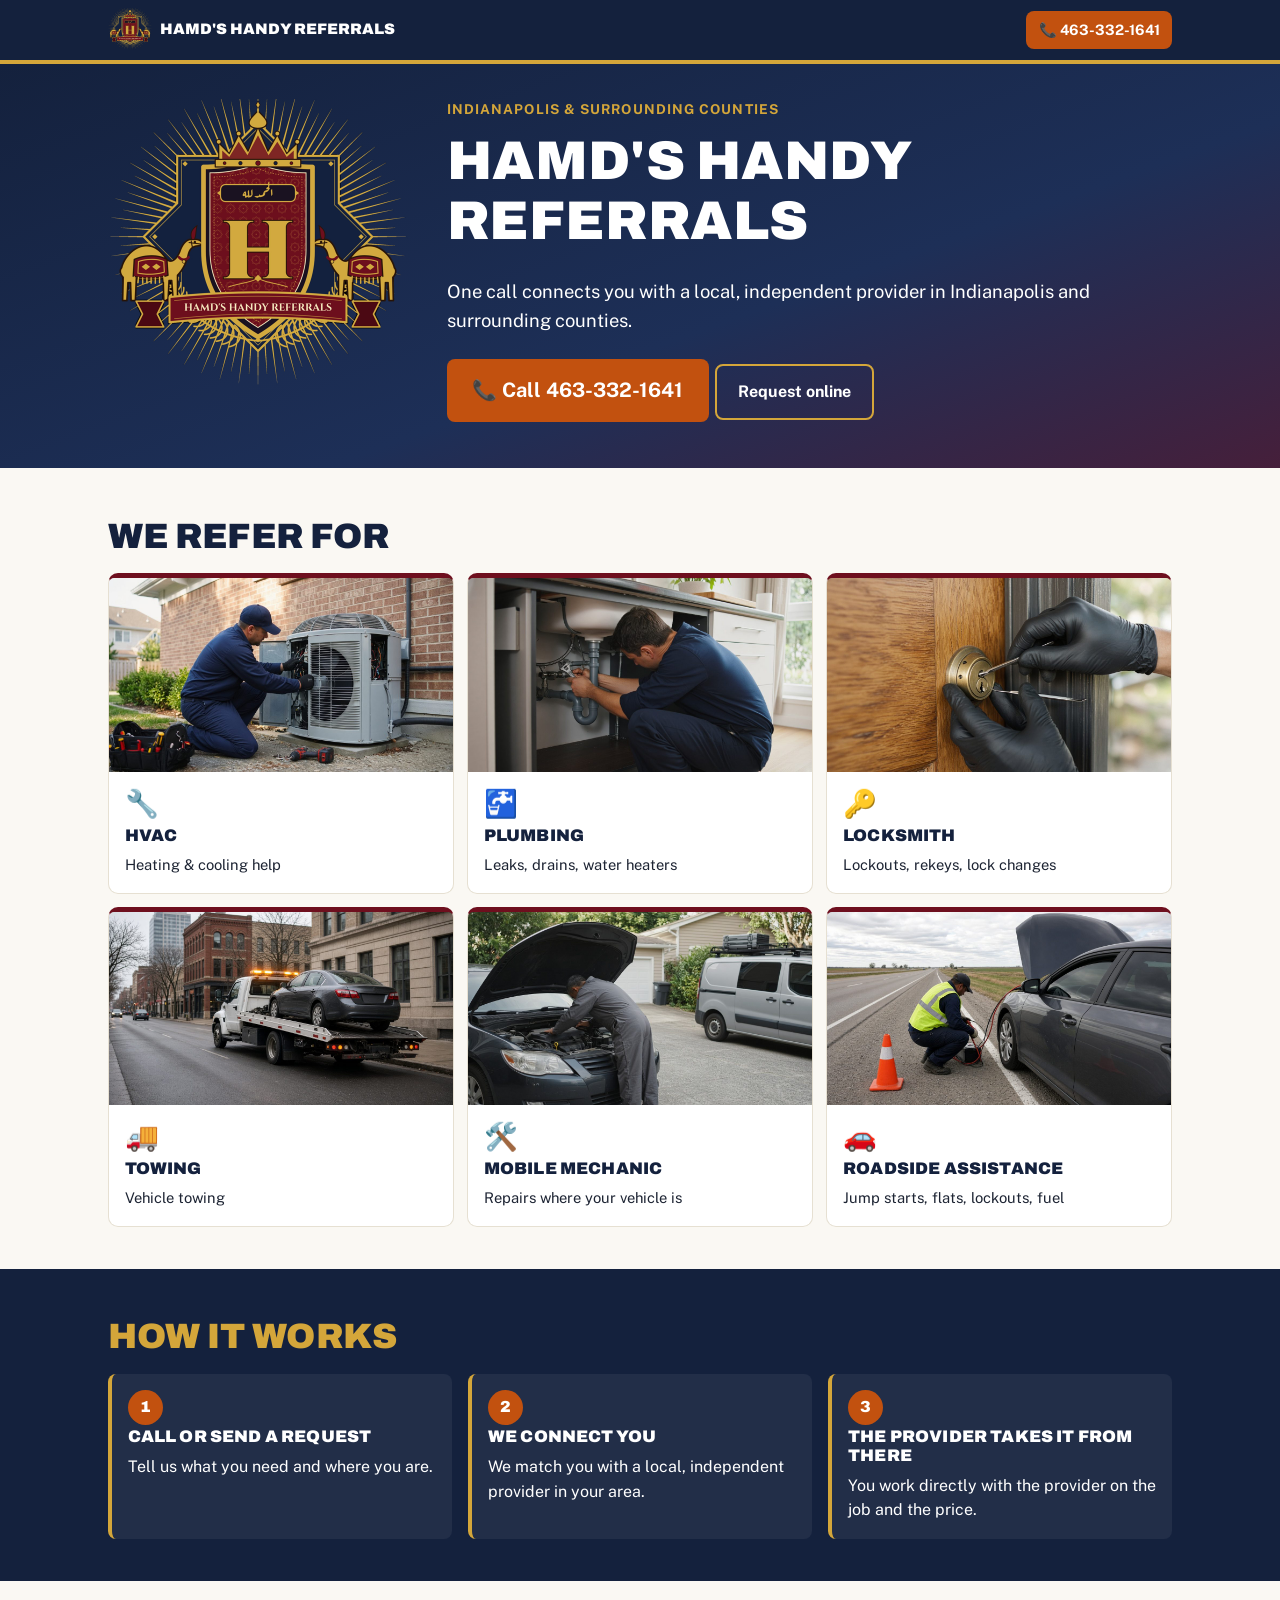
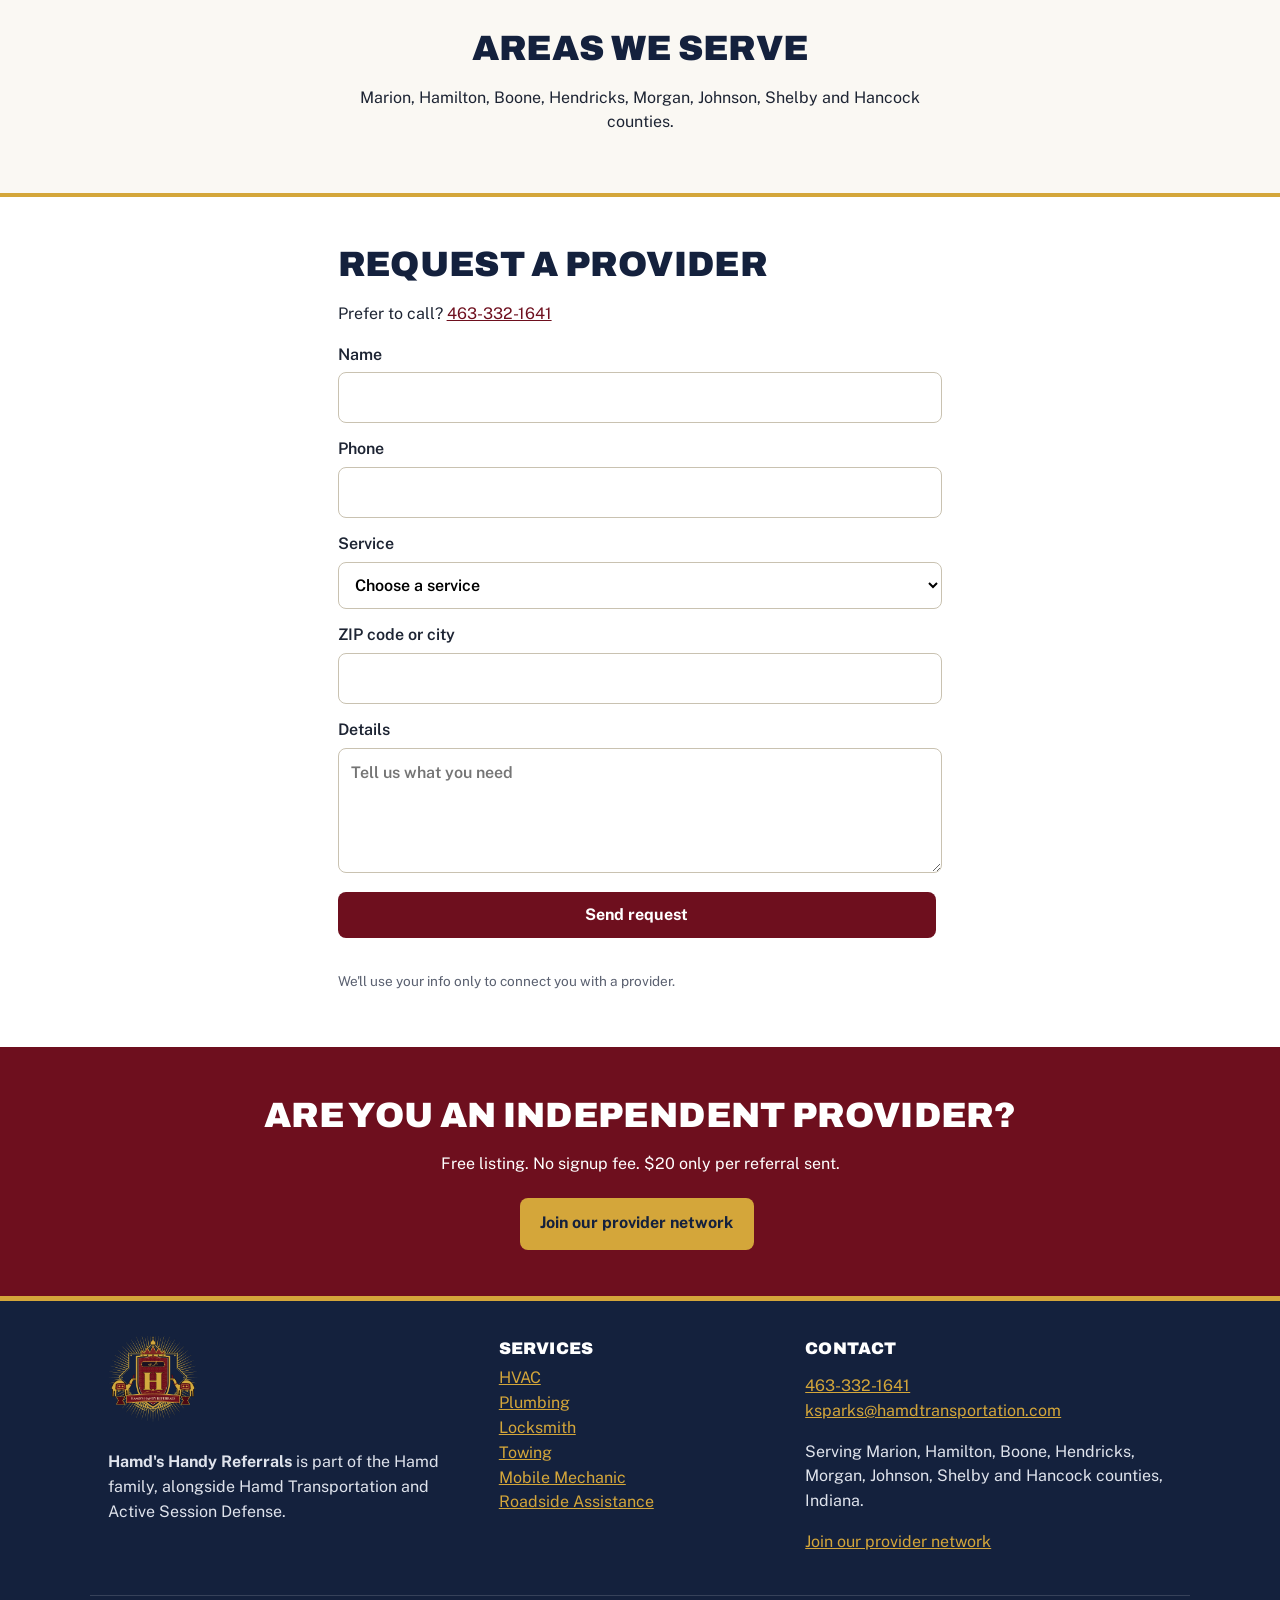
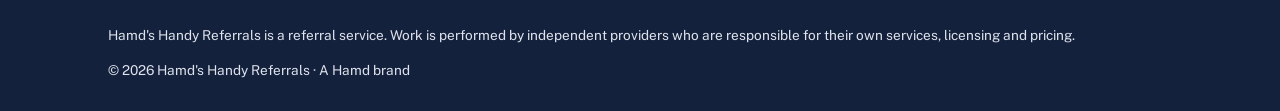
==== index.html @ c4eccbf1 "Hamd's Handy Referrals landing pages" ====
<!doctype html><html lang="en"><head><meta charset="utf-8"><meta name="viewport" content="width=device-width,initial-scale=1">
<title>Hamd's Handy Referrals | Local Providers in Indianapolis</title><meta name="description" content="One call connects you with a local, independent provider in Indianapolis and surrounding counties.">
<link rel="icon" href="assets/favicon.png"><link rel="preconnect" href="https://fonts.googleapis.com"><link rel="preconnect" href="https://fonts.gstatic.com" crossorigin>
<link href="https://fonts.googleapis.com/css2?family=Archivo:wght@800;900&family=Public+Sans:wght@400;600;700&display=swap" rel="stylesheet">
<link rel="stylesheet" href="styles.css"></head><body>
<header class="top"><div class="wrap bar"><a class="brand" href="index.html"><img src="assets/crest.png" alt="" width="44" height="44"><span>Hamd's Handy Referrals</span></a>
<a class="btn btn-call sm" href="tel:4633321641">📞 463-332-1641</a></div></header><main>
<section class="hero"><div class="wrap hgrid"><img class="crest" src="assets/crest.png" alt="Hamd's Handy Referrals crest" width="300" height="300">
<div><p class="eyebrow">Indianapolis &amp; surrounding counties</p><h1>Hamd's Handy Referrals</h1>
<p class="lead">One call connects you with a local, independent provider in Indianapolis and surrounding counties.</p>
<a class="btn btn-call big" href="tel:4633321641">📞 Call 463-332-1641</a><a class="btn btn-ghost" href="#request">Request online</a></div></div></section>
<section class="sec"><div class="wrap"><h2>We refer for</h2><div class="cards"><a class="card" href="hvac.html"><img class="thumb" src="assets/hero_hvac.jpg" alt="HVAC technician servicing an outdoor air conditioning unit" width="1280" height="720" loading="lazy"><span class="ic">🔧</span><h3>HVAC</h3><p>Heating & cooling help</p></a><a class="card" href="plumbing.html"><img class="thumb" src="assets/hero_plumbing.jpg" alt="Plumber repairing pipes under a kitchen sink" width="1280" height="720" loading="lazy"><span class="ic">🚰</span><h3>Plumbing</h3><p>Leaks, drains, water heaters</p></a><a class="card" href="locksmith.html"><img class="thumb" src="assets/hero_locksmith.jpg" alt="Locksmith working on a residential door lock" width="1280" height="720" loading="lazy"><span class="ic">🔑</span><h3>Locksmith</h3><p>Lockouts, rekeys, lock changes</p></a><a class="card" href="towing.html"><img class="thumb" src="assets/hero_towing.jpg" alt="Tow truck loading a car on a city street" width="1280" height="720" loading="lazy"><span class="ic">🚚</span><h3>Towing</h3><p>Vehicle towing</p></a><a class="card" href="mobile-mechanic.html"><img class="thumb" src="assets/hero_mobile_mechanic.jpg" alt="Mobile mechanic repairing a car in a driveway" width="1280" height="720" loading="lazy"><span class="ic">🛠️</span><h3>Mobile Mechanic</h3><p>Repairs where your vehicle is</p></a><a class="card" href="roadside.html"><img class="thumb" src="assets/hero_roadside.jpg" alt="Roadside assistance jump-starting a car on a highway shoulder" width="1280" height="720" loading="lazy"><span class="ic">🚗</span><h3>Roadside Assistance</h3><p>Jump starts, flats, lockouts, fuel</p></a></div></div></section>
<section class="sec navy"><div class="wrap"><h2>How it works</h2><ol class="steps">
<li><span>1</span><h3>Call or send a request</h3><p>Tell us what you need and where you are.</p></li>
<li><span>2</span><h3>We connect you</h3><p>We match you with a local, independent provider in your area.</p></li>
<li><span>3</span><h3>The provider takes it from there</h3><p>You work directly with the provider on the job and the price.</p></li></ol></div></section>
<section class="sec"><div class="wrap narrow center"><h2>Areas we serve</h2><p>Marion, Hamilton, Boone, Hendricks, Morgan, Johnson, Shelby and Hancock counties.</p></div></section>
<section class="sec alt" id="request"><div class="wrap narrow"><h2>Request a provider</h2><p>Prefer to call? <a href="tel:4633321641">463-332-1641</a></p>
<!-- Form delivered by FormSubmit to ksparks@hamdtransportation.com. First submission triggers a one-time activation email. -->
<form class="form" action="https://formsubmit.co/ksparks@hamdtransportation.com" method="POST">
<input type="hidden" name="_subject" value="New customer request - Hamd's Handy Referrals">
<input type="hidden" name="_next" value="https://referrals.hamdtransportation.com/thanks.html">
<input type="hidden" name="_template" value="table">
<label>Name<input name="name" required autocomplete="name"></label>
<label>Phone<input name="phone" type="tel" required autocomplete="tel"></label>
<label>Service<select name="service" required><option value="">Choose a service</option><option>HVAC</option><option>Plumbing</option><option>Locksmith</option><option>Towing</option><option>Mobile Mechanic</option><option>Roadside Assistance</option></select></label>
<label>ZIP code or city<input name="location" required autocomplete="postal-code"></label>
<label>Details<textarea name="details" rows="4" placeholder="Tell us what you need"></textarea></label>
<button class="btn btn-main" type="submit">Send request</button>
<p class="small">We'll use your info only to connect you with a provider.</p></form></div></section>
<section class="sec cta"><div class="wrap center"><h2>Are you an independent provider?</h2><p>Free listing. No signup fee. $20 only per referral sent.</p><a class="btn btn-main" href="providers.html">Join our provider network</a></div></section></main><footer class="foot"><div class="wrap fgrid">
<div><img src="assets/crest.png" alt="Hamd's Handy Referrals crest" width="90" height="90" loading="lazy"><p><strong>Hamd's Handy Referrals</strong> is part of the Hamd family, alongside Hamd Transportation and Active Session Defense.</p></div>
<div><h3>Services</h3><ul><li><a href="hvac.html">HVAC</a></li><li><a href="plumbing.html">Plumbing</a></li><li><a href="locksmith.html">Locksmith</a></li><li><a href="towing.html">Towing</a></li><li><a href="mobile-mechanic.html">Mobile Mechanic</a></li><li><a href="roadside.html">Roadside Assistance</a></li></ul></div>
<div><h3>Contact</h3><p><a href="tel:4633321641">463-332-1641</a><br><a href="mailto:ksparks@hamdtransportation.com">ksparks@hamdtransportation.com</a></p><p>Serving Marion, Hamilton, Boone, Hendricks, Morgan, Johnson, Shelby and Hancock counties, Indiana.</p><p><a href="providers.html">Join our provider network</a></p></div></div>
<div class="wrap disc"><p>Hamd's Handy Referrals is a referral service. Work is performed by independent providers who are responsible for their own services, licensing and pricing.</p><p>&copy; 2026 Hamd's Handy Referrals &middot; A Hamd brand</p></div></footer></body></html>
---- styles.css ----
:root{--navy:#14213D;--maroon:#6E0F1E;--gold:#D4A63A;--orange:#C2510F;--ink:#1d2433;--bg:#faf8f3}
*{box-sizing:border-box}body{margin:0;font-family:'Public Sans',system-ui,sans-serif;color:var(--ink);background:var(--bg);line-height:1.55}
img{max-width:100%;height:auto}a{color:var(--maroon)}
h1,h2,h3{font-family:'Archivo',Impact,sans-serif;font-weight:900;text-transform:uppercase;line-height:1.1;margin:.2em 0 .5em;letter-spacing:.01em}
h1{font-size:clamp(2rem,7vw,3.4rem)}h2{font-size:clamp(1.5rem,5vw,2.2rem);color:var(--navy)}h3{font-size:1.05rem}
.wrap{max-width:1100px;margin:0 auto;padding:0 1.1rem}.narrow{max-width:640px}.center{text-align:center}
.top{background:var(--navy);border-bottom:4px solid var(--gold);position:sticky;top:0;z-index:5}
.bar{display:flex;align-items:center;justify-content:space-between;gap:.6rem;padding:.5rem 1.1rem}
.brand{display:flex;align-items:center;gap:.5rem;color:#fff;text-decoration:none;font-family:'Archivo',sans-serif;font-weight:900;text-transform:uppercase;font-size:.95rem}
.btn{display:inline-block;font-weight:700;text-decoration:none;border-radius:8px;padding:.85rem 1.3rem;border:0;cursor:pointer;font-size:1rem;margin:.3rem .4rem .3rem 0;font-family:inherit}
.btn-call{background:var(--orange);color:#fff}.btn-call:hover{background:#a5440c}.btn-call.sm{padding:.5rem .8rem;font-size:.9rem;margin:0;white-space:nowrap}
.btn-call.big{font-size:1.25rem;padding:1rem 1.6rem}
.btn-main{background:var(--maroon);color:#fff}.btn-ghost{background:transparent;color:#fff;border:2px solid var(--gold)}
.hero{background:linear-gradient(160deg,var(--navy) 0%,#1d2f57 60%,var(--maroon) 140%);color:#fff;padding:2.2rem 0 2.6rem}
.hero h1{color:#fff}.hgrid{display:grid;gap:1.2rem;text-align:center;justify-items:center}.crest{width:210px}
.eyebrow{color:var(--gold);font-weight:700;text-transform:uppercase;letter-spacing:.08em;font-size:.85rem;margin:0}
.lead{font-size:1.15rem;max-width:36em;margin:0 auto 1.2rem}
.sec{padding:2.6rem 0}.alt{background:#fff;border-top:4px solid var(--gold)}.navy{background:var(--navy);color:#fff}.navy h2{color:var(--gold)}
.cta{background:var(--maroon);color:#fff}.cta h2{color:#fff}.cta .btn-main{background:var(--gold);color:var(--navy)}
.cards{display:grid;grid-template-columns:repeat(2,1fr);gap:.8rem}
.card{background:#fff;border:1px solid #e6e0d2;border-top:5px solid var(--maroon);border-radius:10px;padding:1rem;text-decoration:none;color:var(--ink)}
a.card:hover{border-top-color:var(--orange);box-shadow:0 4px 14px rgba(0,0,0,.08)}.card h3{color:var(--navy)}.card p{margin:0;font-size:.92rem}.ic{font-size:1.7rem}
.perks{grid-template-columns:1fr;margin-bottom:1.2rem}
.steps{list-style:none;padding:0;display:grid;gap:1rem;margin:0}.steps li{background:rgba(255,255,255,.06);border-left:4px solid var(--gold);padding:1rem;border-radius:8px}
.steps span{display:inline-grid;place-items:center;width:2.2rem;height:2.2rem;border-radius:50%;background:var(--orange);font-weight:900;font-family:'Archivo'}.steps p{margin:0}
.form{display:grid;gap:.9rem}.form label{display:grid;gap:.3rem;font-weight:600}
.form input,.form select,.form textarea{font:inherit;padding:.75rem;border:1.5px solid #c9c2b1;border-radius:8px;background:#fff;width:100%}
.form input:focus,.form select:focus,.form textarea:focus{outline:3px solid var(--gold);border-color:var(--navy)}.small{font-size:.85rem;color:#5a6070}
.foot{background:var(--navy);color:#dfe3ec;padding:2.2rem 0 1rem;border-top:5px solid var(--gold)}.foot a{color:var(--gold)}.foot h3{color:#fff}
.fgrid{display:grid;gap:1.5rem}.foot ul{list-style:none;padding:0;margin:0}.disc{border-top:1px solid rgba(255,255,255,.15);margin-top:1.5rem;padding-top:1rem;font-size:.85rem}
@media(max-width:420px){.brand span{font-size:.8rem}}
@media(min-width:760px){.hgrid{grid-template-columns:320px 1fr;text-align:left;justify-items:start}.crest{width:300px}.lead{margin-left:0}
.cards{grid-template-columns:repeat(3,1fr)}.perks{grid-template-columns:repeat(4,1fr)}.steps{grid-template-columns:repeat(3,1fr)}.fgrid{grid-template-columns:1.3fr 1fr 1.3fr}}
.hero-img{margin:0;background:var(--navy);border-bottom:4px solid var(--gold)}.hero-img img{display:block;width:100%;max-width:1280px;margin:0 auto;aspect-ratio:16/7;object-fit:cover}
@media(max-width:640px){.hero-img img{aspect-ratio:4/3}}
.card .thumb{display:block;width:calc(100% + 2rem);max-width:none;margin:-1rem -1rem .6rem;aspect-ratio:16/9;object-fit:cover;border-radius:5px 5px 0 0}
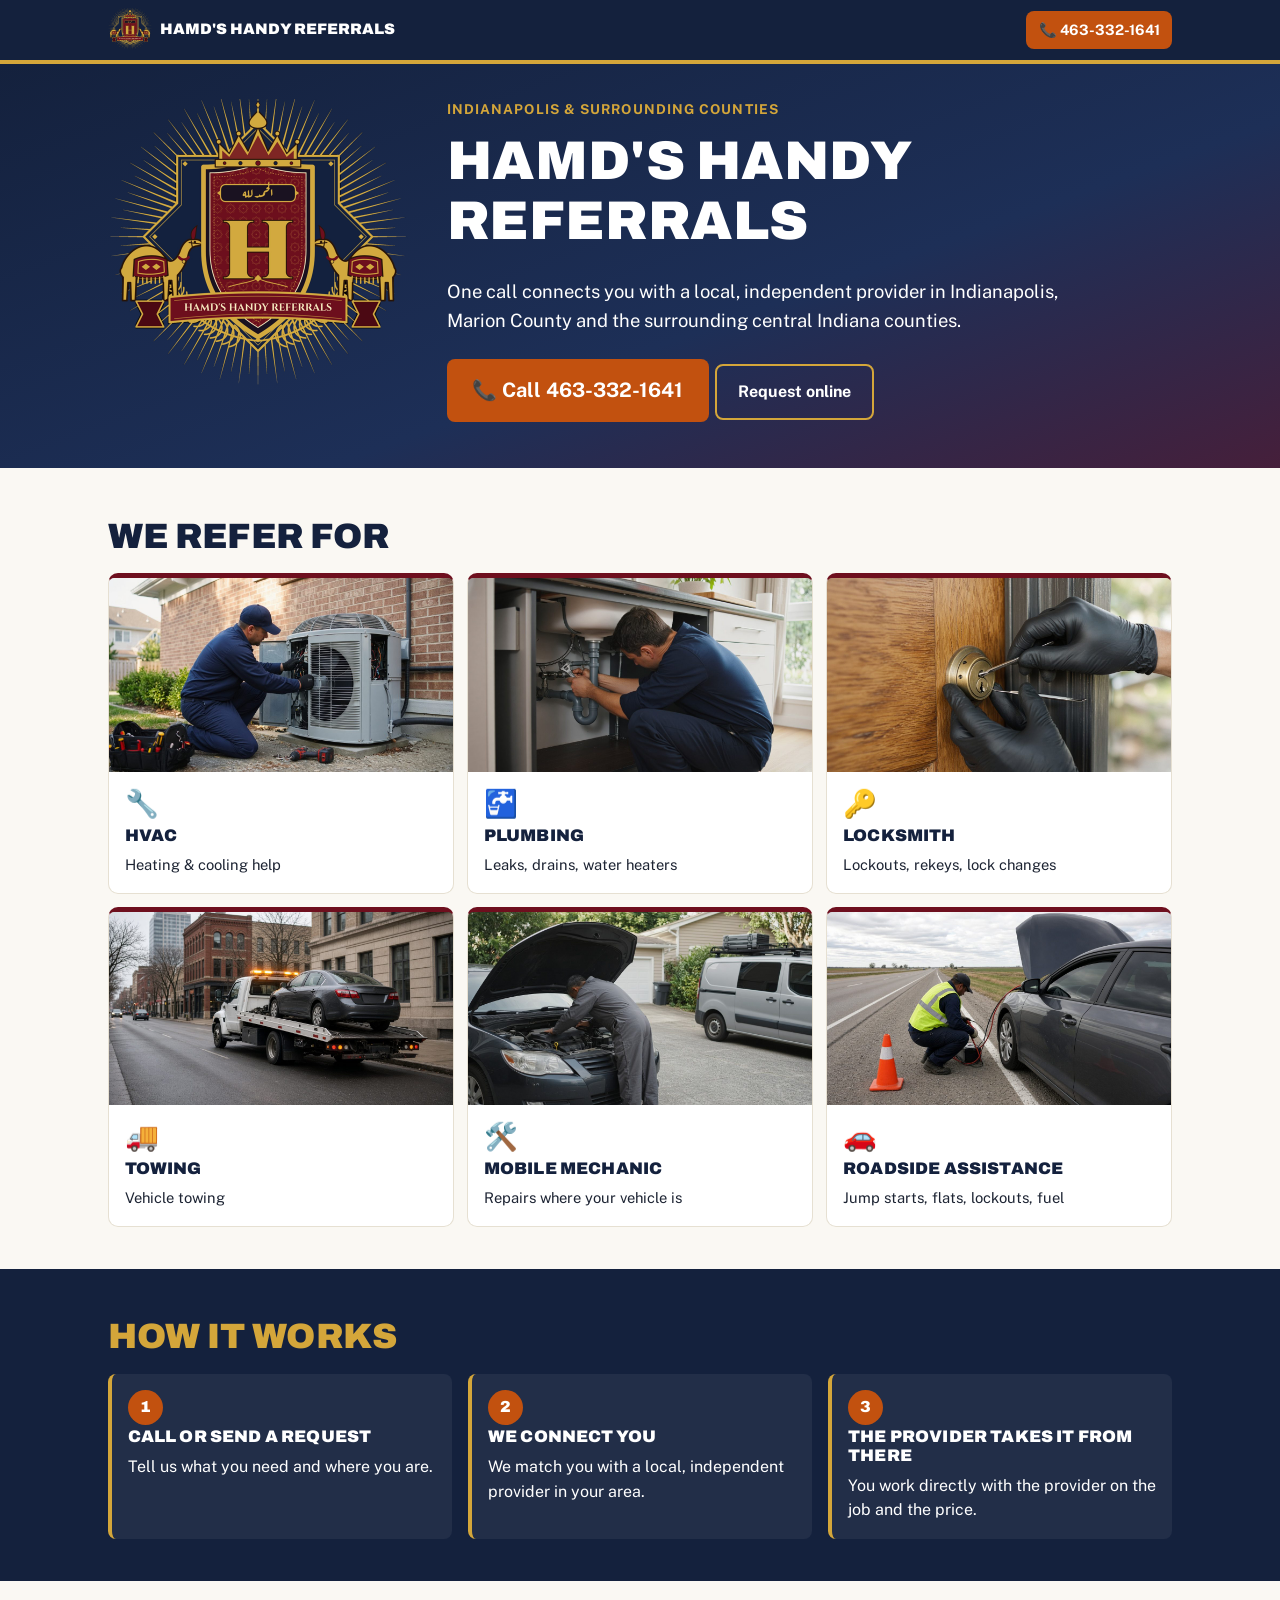
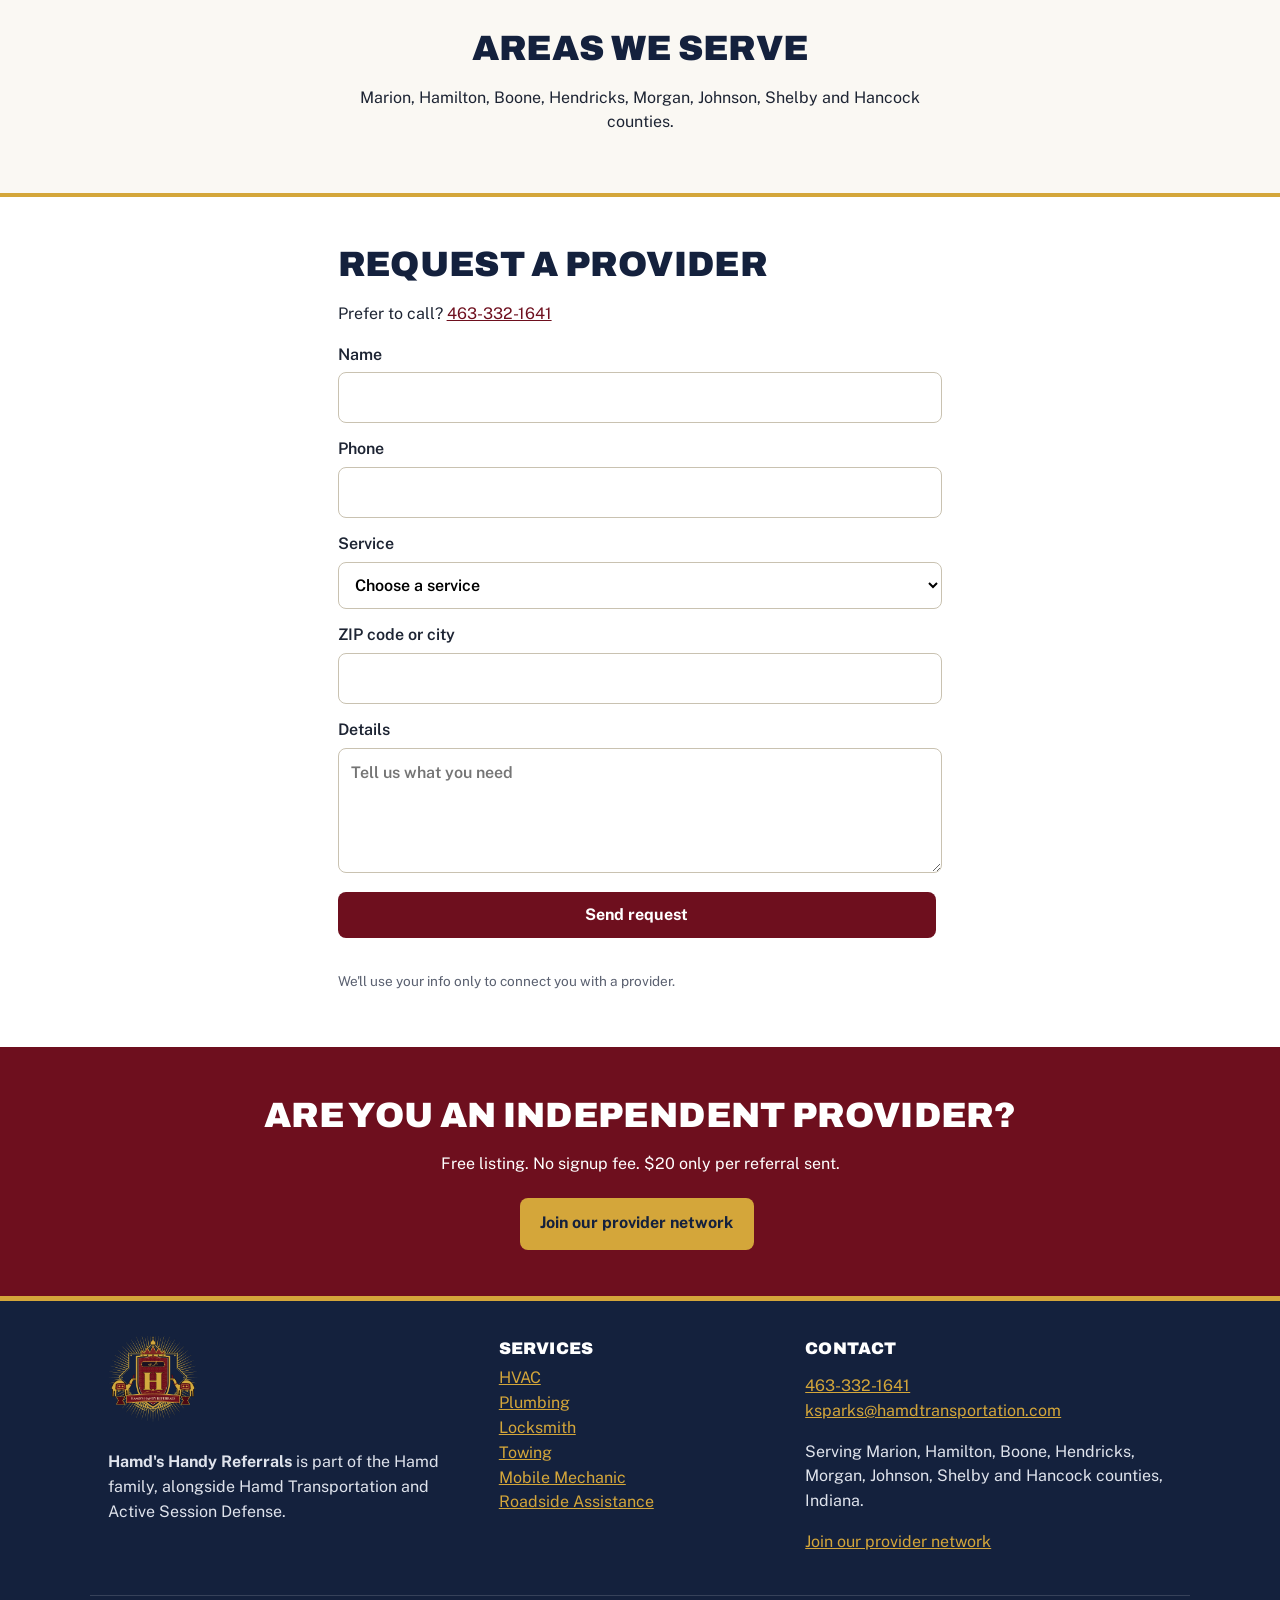
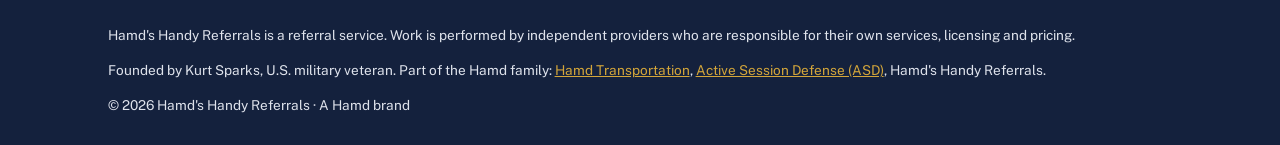
==== commit 8b80d552: "On-site SEO: titles, meta, canonical, OG, JSON-LD, family footer, sitemap, robots" ====
--- a/index.html
+++ b/index.html
@@ -1,13 +1,101 @@
 <!doctype html><html lang="en"><head><meta charset="utf-8"><meta name="viewport" content="width=device-width,initial-scale=1">
-<title>Hamd's Handy Referrals | Local Providers in Indianapolis</title><meta name="description" content="One call connects you with a local, independent provider in Indianapolis and surrounding counties.">
-<link rel="icon" href="assets/favicon.png"><link rel="preconnect" href="https://fonts.googleapis.com"><link rel="preconnect" href="https://fonts.gstatic.com" crossorigin>
+
+<!--seo--><title>Local Service Referrals in Indianapolis | Hamd's Handy Referrals</title><meta name="description" content="One call to Hamd&#x27;s Handy Referrals connects you with a local, independent HVAC, plumbing, locksmith, towing, mobile mechanic or roadside provider in Indianapolis and central Indiana."><link rel="canonical" href="https://referrals.hamdtransportation.com/"><meta property="og:type" content="website"><meta property="og:site_name" content="Hamd&#x27;s Handy Referrals"><meta property="og:title" content="Local Service Referrals in Indianapolis | Hamd&#x27;s Handy Referrals"><meta property="og:description" content="One call to Hamd&#x27;s Handy Referrals connects you with a local, independent HVAC, plumbing, locksmith, towing, mobile mechanic or roadside provider in Indianapolis and central Indiana."><meta property="og:url" content="https://referrals.hamdtransportation.com/"><meta property="og:image" content="https://referrals.hamdtransportation.com/assets/crest.png"><meta property="og:locale" content="en_US"><meta name="twitter:card" content="summary_large_image"><script type="application/ld+json">{
+ "@context": "https://schema.org",
+ "@graph": [
+  {
+   "@type": "Organization",
+   "@id": "https://hamdtransportation.com/#org",
+   "name": "Hamd Transportation LLC",
+   "url": "https://hamdtransportation.com",
+   "founder": {
+    "@id": "https://referrals.hamdtransportation.com/#kurt-sparks"
+   },
+   "subOrganization": {
+    "@id": "https://referrals.hamdtransportation.com/#hhr"
+   },
+   "brand": {
+    "@type": "Brand",
+    "name": "Hamd's Handy Referrals",
+    "url": "https://referrals.hamdtransportation.com/"
+   }
+  },
+  {
+   "@type": "Person",
+   "@id": "https://referrals.hamdtransportation.com/#kurt-sparks",
+   "name": "Kurt Sparks",
+   "jobTitle": "Founder",
+   "worksFor": {
+    "@id": "https://hamdtransportation.com/#org"
+   },
+   "sameAs": [
+    "https://hamdtransportation.com",
+    "https://activesessiondefense.com"
+   ]
+  },
+  {
+   "@type": "LocalBusiness",
+   "@id": "https://referrals.hamdtransportation.com/#hhr",
+   "name": "Hamd's Handy Referrals",
+   "url": "https://referrals.hamdtransportation.com/",
+   "logo": "https://referrals.hamdtransportation.com/assets/crest.png",
+   "image": "https://referrals.hamdtransportation.com/assets/crest.png",
+   "telephone": "+1-463-332-1641",
+   "email": "ksparks@hamdtransportation.com",
+   "founder": {
+    "@id": "https://referrals.hamdtransportation.com/#kurt-sparks"
+   },
+   "parentOrganization": {
+    "@id": "https://hamdtransportation.com/#org"
+   },
+   "areaServed": [
+    {
+     "@type": "City",
+     "name": "Indianapolis, IN"
+    },
+    {
+     "@type": "AdministrativeArea",
+     "name": "Marion County, IN"
+    },
+    {
+     "@type": "AdministrativeArea",
+     "name": "Hamilton County, IN"
+    },
+    {
+     "@type": "AdministrativeArea",
+     "name": "Boone County, IN"
+    },
+    {
+     "@type": "AdministrativeArea",
+     "name": "Hendricks County, IN"
+    },
+    {
+     "@type": "AdministrativeArea",
+     "name": "Morgan County, IN"
+    },
+    {
+     "@type": "AdministrativeArea",
+     "name": "Johnson County, IN"
+    },
+    {
+     "@type": "AdministrativeArea",
+     "name": "Shelby County, IN"
+    },
+    {
+     "@type": "AdministrativeArea",
+     "name": "Hancock County, IN"
+    }
+   ]
+  }
+ ]
+}</script><!--/seo--><link rel="icon" href="assets/favicon.png"><link rel="preconnect" href="https://fonts.googleapis.com"><link rel="preconnect" href="https://fonts.gstatic.com" crossorigin>
 <link href="https://fonts.googleapis.com/css2?family=Archivo:wght@800;900&family=Public+Sans:wght@400;600;700&display=swap" rel="stylesheet">
 <link rel="stylesheet" href="styles.css"></head><body>
 <header class="top"><div class="wrap bar"><a class="brand" href="index.html"><img src="assets/crest.png" alt="" width="44" height="44"><span>Hamd's Handy Referrals</span></a>
 <a class="btn btn-call sm" href="tel:4633321641">📞 463-332-1641</a></div></header><main>
 <section class="hero"><div class="wrap hgrid"><img class="crest" src="assets/crest.png" alt="Hamd's Handy Referrals crest" width="300" height="300">
 <div><p class="eyebrow">Indianapolis &amp; surrounding counties</p><h1>Hamd's Handy Referrals</h1>
-<p class="lead">One call connects you with a local, independent provider in Indianapolis and surrounding counties.</p>
+<p class="lead">One call connects you with a local, independent provider in Indianapolis, Marion County and the surrounding central Indiana counties.</p>
 <a class="btn btn-call big" href="tel:4633321641">📞 Call 463-332-1641</a><a class="btn btn-ghost" href="#request">Request online</a></div></div></section>
 <section class="sec"><div class="wrap"><h2>We refer for</h2><div class="cards"><a class="card" href="hvac.html"><img class="thumb" src="assets/hero_hvac.jpg" alt="HVAC technician servicing an outdoor air conditioning unit" width="1280" height="720" loading="lazy"><span class="ic">🔧</span><h3>HVAC</h3><p>Heating & cooling help</p></a><a class="card" href="plumbing.html"><img class="thumb" src="assets/hero_plumbing.jpg" alt="Plumber repairing pipes under a kitchen sink" width="1280" height="720" loading="lazy"><span class="ic">🚰</span><h3>Plumbing</h3><p>Leaks, drains, water heaters</p></a><a class="card" href="locksmith.html"><img class="thumb" src="assets/hero_locksmith.jpg" alt="Locksmith working on a residential door lock" width="1280" height="720" loading="lazy"><span class="ic">🔑</span><h3>Locksmith</h3><p>Lockouts, rekeys, lock changes</p></a><a class="card" href="towing.html"><img class="thumb" src="assets/hero_towing.jpg" alt="Tow truck loading a car on a city street" width="1280" height="720" loading="lazy"><span class="ic">🚚</span><h3>Towing</h3><p>Vehicle towing</p></a><a class="card" href="mobile-mechanic.html"><img class="thumb" src="assets/hero_mobile_mechanic.jpg" alt="Mobile mechanic repairing a car in a driveway" width="1280" height="720" loading="lazy"><span class="ic">🛠️</span><h3>Mobile Mechanic</h3><p>Repairs where your vehicle is</p></a><a class="card" href="roadside.html"><img class="thumb" src="assets/hero_roadside.jpg" alt="Roadside assistance jump-starting a car on a highway shoulder" width="1280" height="720" loading="lazy"><span class="ic">🚗</span><h3>Roadside Assistance</h3><p>Jump starts, flats, lockouts, fuel</p></a></div></div></section>
 <section class="sec navy"><div class="wrap"><h2>How it works</h2><ol class="steps">
@@ -32,4 +120,4 @@
 <div><img src="assets/crest.png" alt="Hamd's Handy Referrals crest" width="90" height="90" loading="lazy"><p><strong>Hamd's Handy Referrals</strong> is part of the Hamd family, alongside Hamd Transportation and Active Session Defense.</p></div>
 <div><h3>Services</h3><ul><li><a href="hvac.html">HVAC</a></li><li><a href="plumbing.html">Plumbing</a></li><li><a href="locksmith.html">Locksmith</a></li><li><a href="towing.html">Towing</a></li><li><a href="mobile-mechanic.html">Mobile Mechanic</a></li><li><a href="roadside.html">Roadside Assistance</a></li></ul></div>
 <div><h3>Contact</h3><p><a href="tel:4633321641">463-332-1641</a><br><a href="mailto:ksparks@hamdtransportation.com">ksparks@hamdtransportation.com</a></p><p>Serving Marion, Hamilton, Boone, Hendricks, Morgan, Johnson, Shelby and Hancock counties, Indiana.</p><p><a href="providers.html">Join our provider network</a></p></div></div>
-<div class="wrap disc"><p>Hamd's Handy Referrals is a referral service. Work is performed by independent providers who are responsible for their own services, licensing and pricing.</p><p>&copy; 2026 Hamd's Handy Referrals &middot; A Hamd brand</p></div></footer></body></html>+<div class="wrap disc"><p>Hamd's Handy Referrals is a referral service. Work is performed by independent providers who are responsible for their own services, licensing and pricing.</p><p class="family">Founded by Kurt Sparks, U.S. military veteran. Part of the Hamd family: <a href="https://hamdtransportation.com">Hamd Transportation</a>, <a href="https://activesessiondefense.com">Active Session Defense (ASD)</a>, Hamd's Handy Referrals.</p><p>&copy; 2026 Hamd's Handy Referrals &middot; A Hamd brand</p></div></footer></body></html>
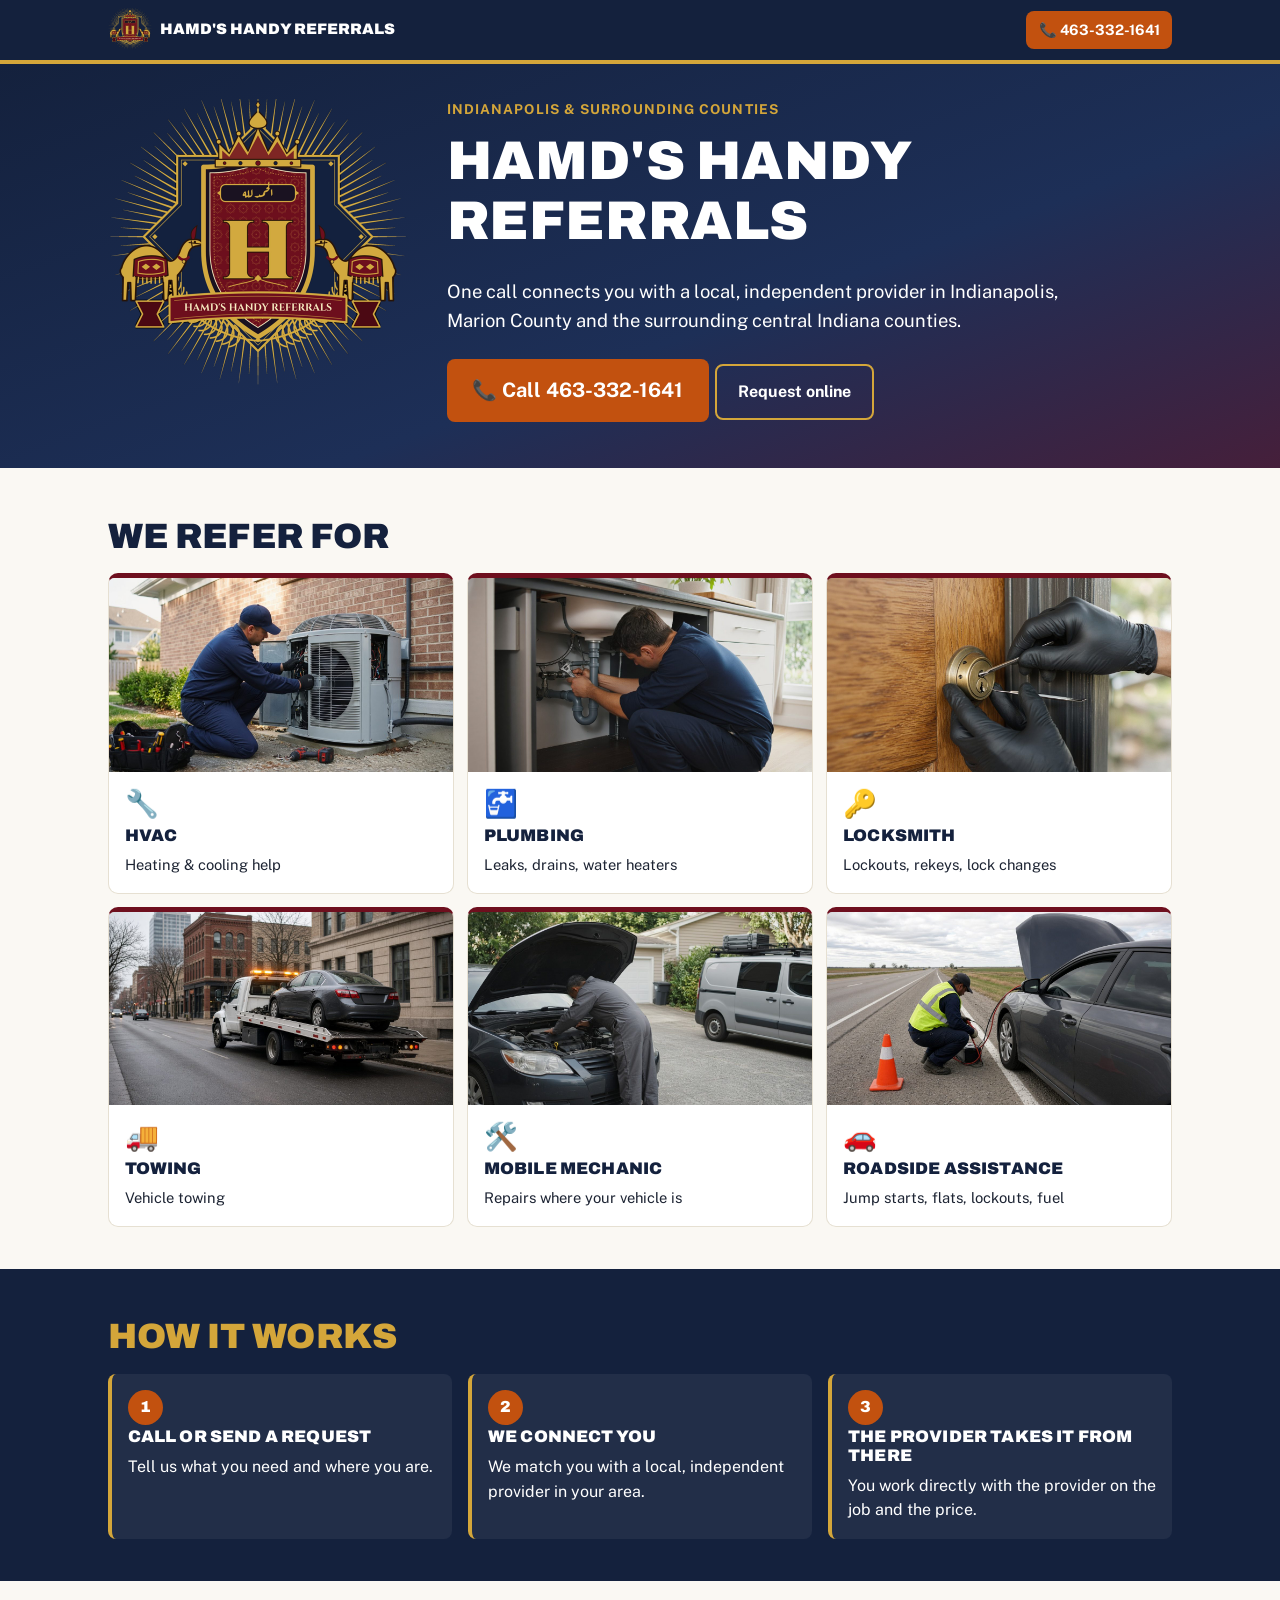
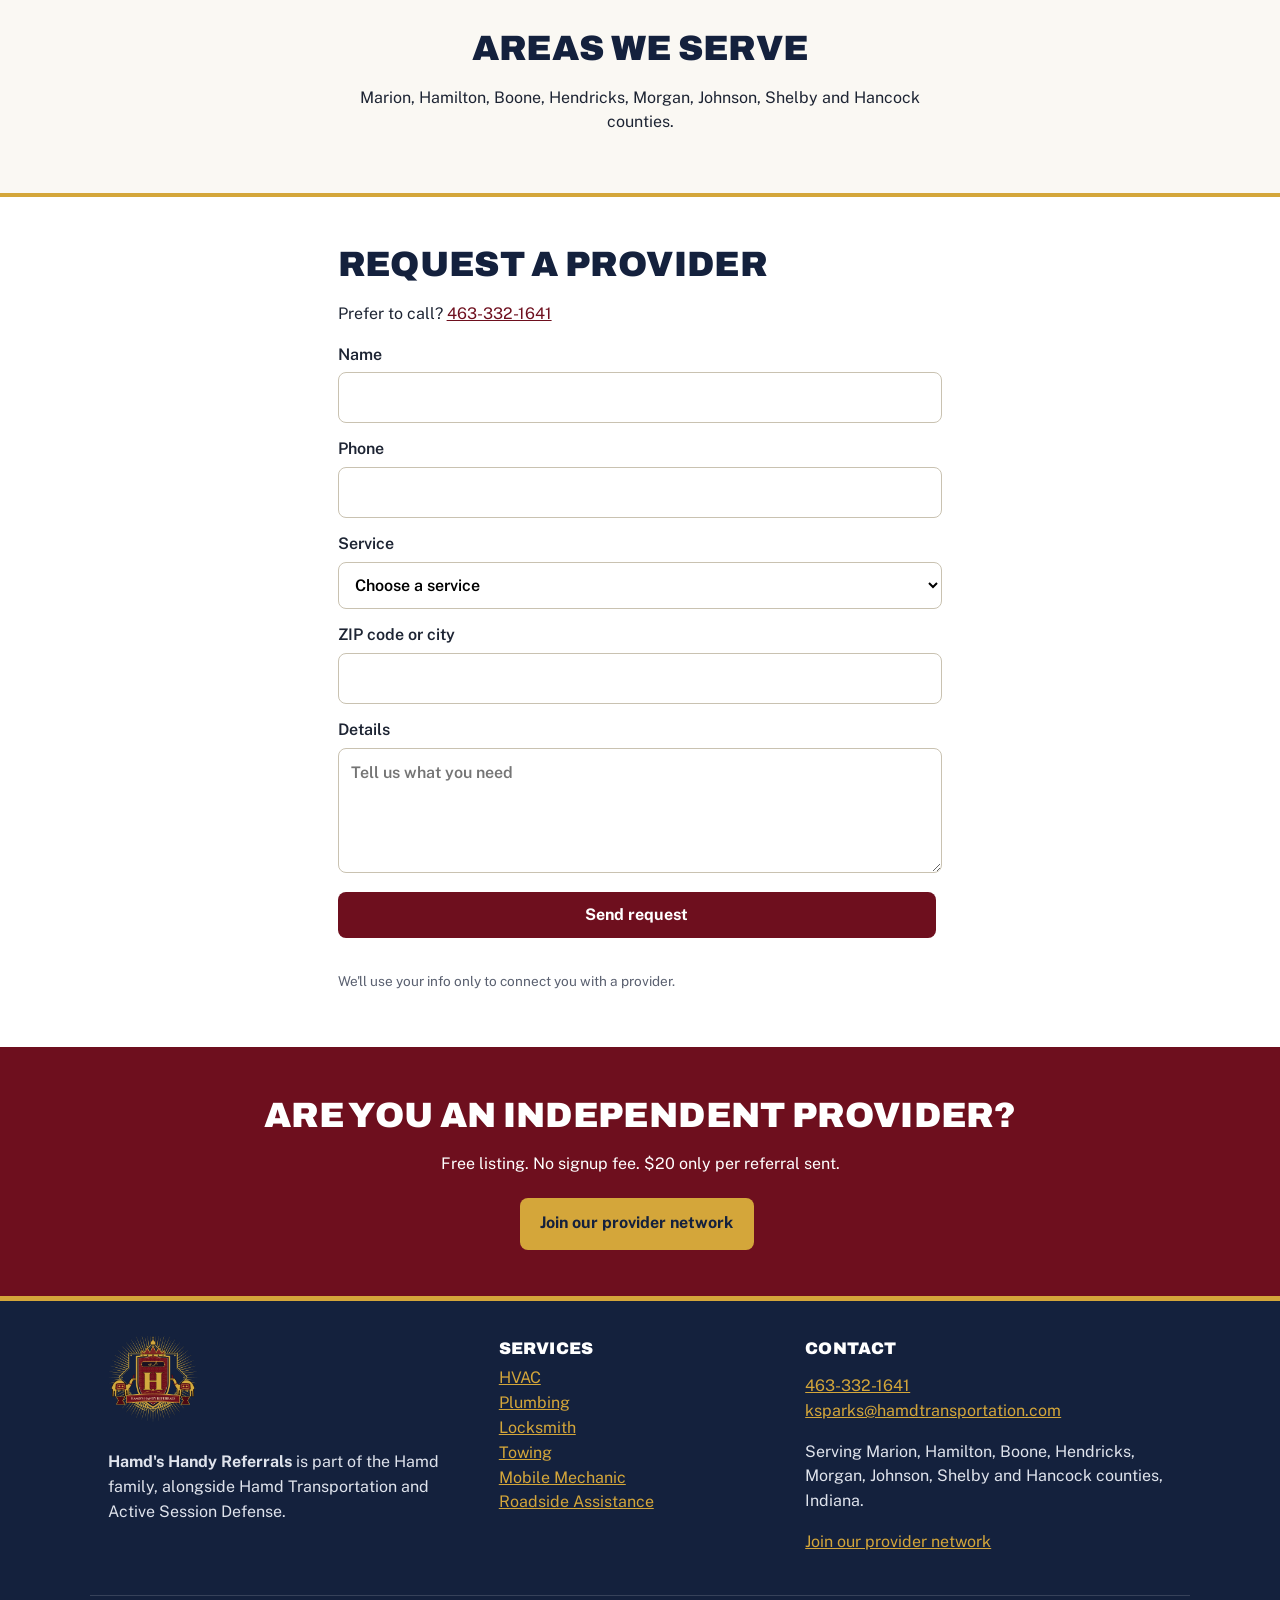
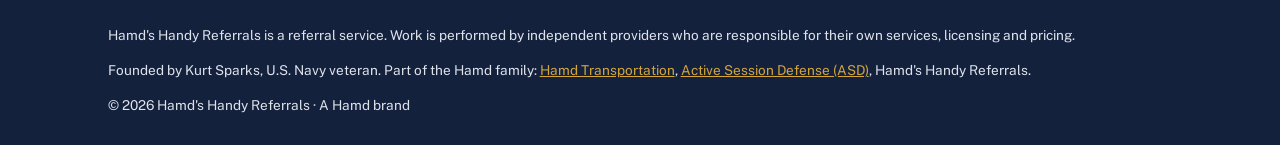
==== commit 4aecc60f: "Footer: U.S. Navy veteran" ====
--- a/index.html
+++ b/index.html
@@ -120,4 +120,4 @@
 <div><img src="assets/crest.png" alt="Hamd's Handy Referrals crest" width="90" height="90" loading="lazy"><p><strong>Hamd's Handy Referrals</strong> is part of the Hamd family, alongside Hamd Transportation and Active Session Defense.</p></div>
 <div><h3>Services</h3><ul><li><a href="hvac.html">HVAC</a></li><li><a href="plumbing.html">Plumbing</a></li><li><a href="locksmith.html">Locksmith</a></li><li><a href="towing.html">Towing</a></li><li><a href="mobile-mechanic.html">Mobile Mechanic</a></li><li><a href="roadside.html">Roadside Assistance</a></li></ul></div>
 <div><h3>Contact</h3><p><a href="tel:4633321641">463-332-1641</a><br><a href="mailto:ksparks@hamdtransportation.com">ksparks@hamdtransportation.com</a></p><p>Serving Marion, Hamilton, Boone, Hendricks, Morgan, Johnson, Shelby and Hancock counties, Indiana.</p><p><a href="providers.html">Join our provider network</a></p></div></div>
-<div class="wrap disc"><p>Hamd's Handy Referrals is a referral service. Work is performed by independent providers who are responsible for their own services, licensing and pricing.</p><p class="family">Founded by Kurt Sparks, U.S. military veteran. Part of the Hamd family: <a href="https://hamdtransportation.com">Hamd Transportation</a>, <a href="https://activesessiondefense.com">Active Session Defense (ASD)</a>, Hamd's Handy Referrals.</p><p>&copy; 2026 Hamd's Handy Referrals &middot; A Hamd brand</p></div></footer></body></html>+<div class="wrap disc"><p>Hamd's Handy Referrals is a referral service. Work is performed by independent providers who are responsible for their own services, licensing and pricing.</p><p class="family">Founded by Kurt Sparks, U.S. Navy veteran. Part of the Hamd family: <a href="https://hamdtransportation.com">Hamd Transportation</a>, <a href="https://activesessiondefense.com">Active Session Defense (ASD)</a>, Hamd's Handy Referrals.</p><p>&copy; 2026 Hamd's Handy Referrals &middot; A Hamd brand</p></div></footer></body></html>
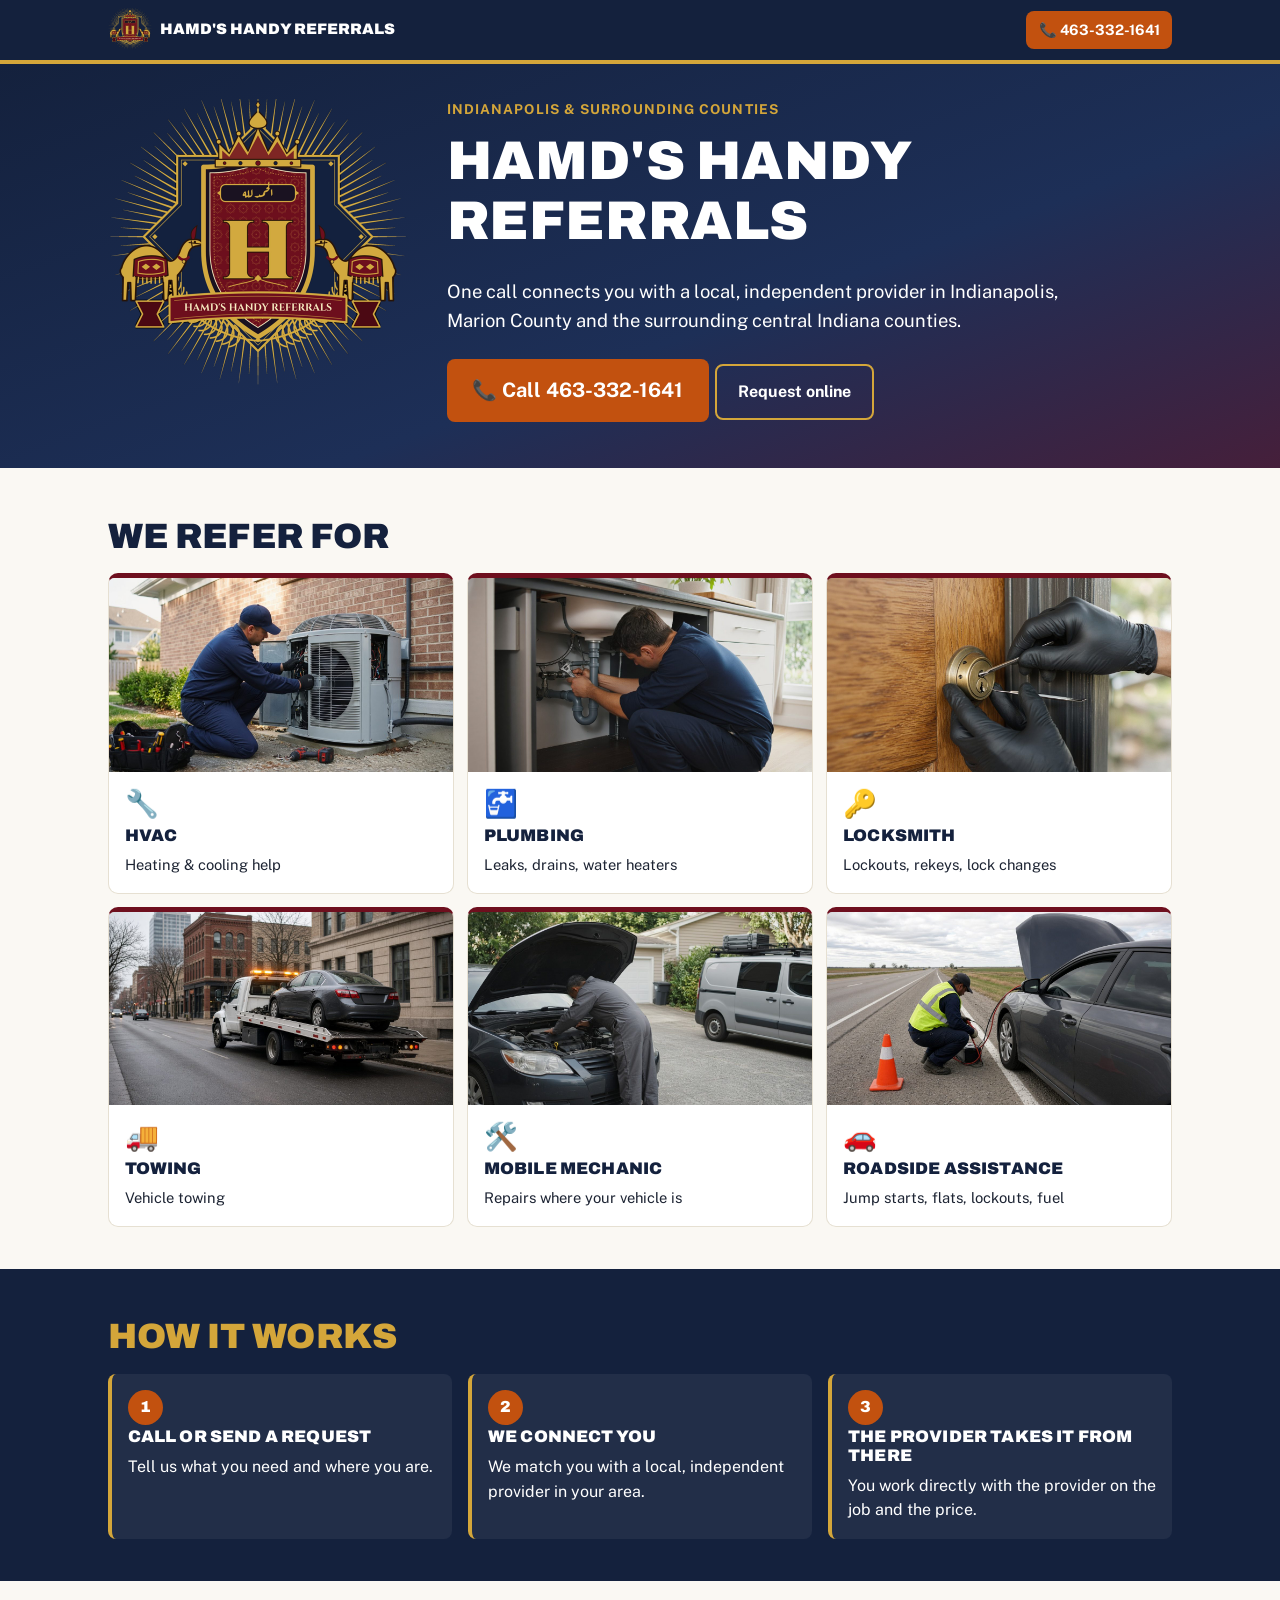
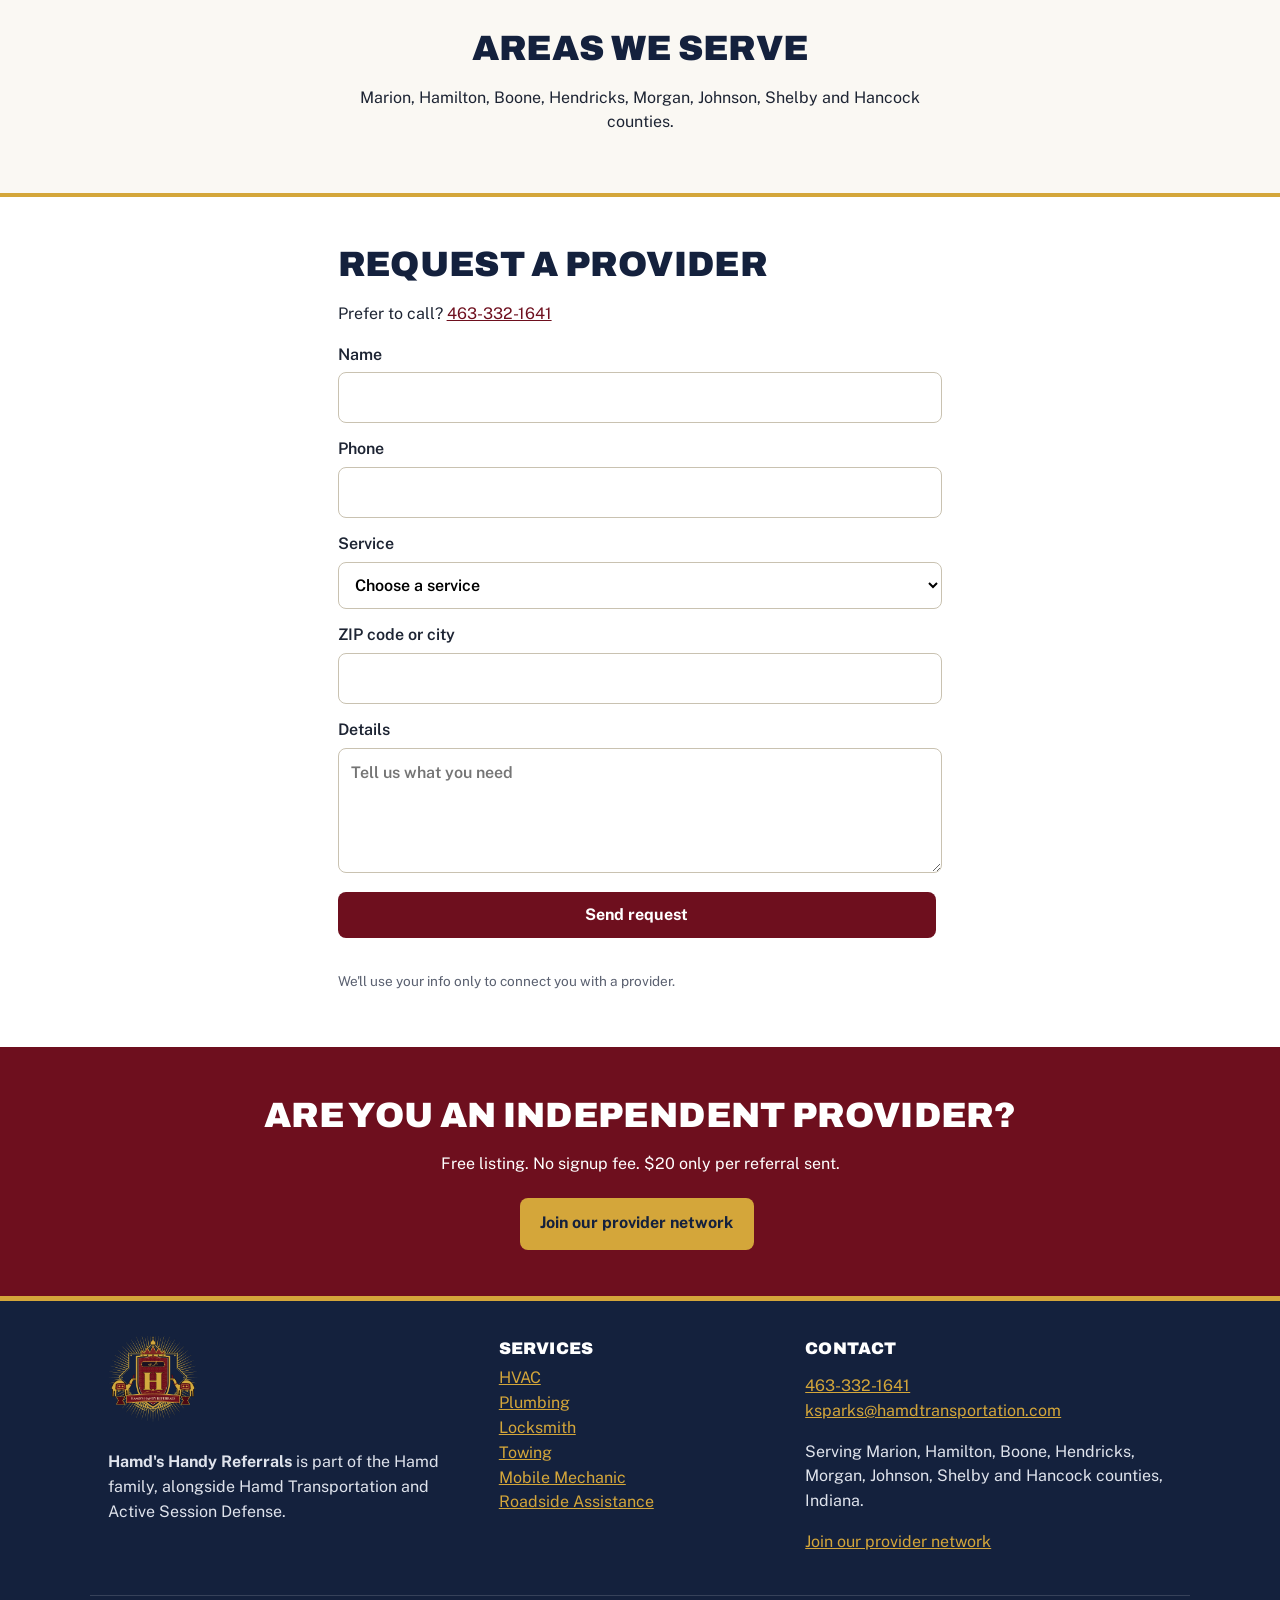
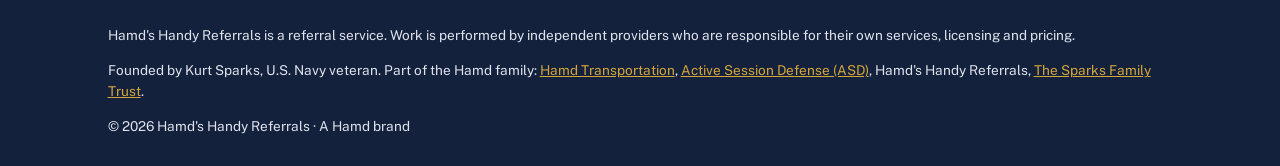
==== commit 3a55abec: "Link The Sparks Family Trust" ====
--- a/index.html
+++ b/index.html
@@ -1,6 +1,7 @@
 <!doctype html><html lang="en"><head><meta charset="utf-8"><meta name="viewport" content="width=device-width,initial-scale=1">
 
-<!--seo--><title>Local Service Referrals in Indianapolis | Hamd's Handy Referrals</title><meta name="description" content="One call to Hamd&#x27;s Handy Referrals connects you with a local, independent HVAC, plumbing, locksmith, towing, mobile mechanic or roadside provider in Indianapolis and central Indiana."><link rel="canonical" href="https://referrals.hamdtransportation.com/"><meta property="og:type" content="website"><meta property="og:site_name" content="Hamd&#x27;s Handy Referrals"><meta property="og:title" content="Local Service Referrals in Indianapolis | Hamd&#x27;s Handy Referrals"><meta property="og:description" content="One call to Hamd&#x27;s Handy Referrals connects you with a local, independent HVAC, plumbing, locksmith, towing, mobile mechanic or roadside provider in Indianapolis and central Indiana."><meta property="og:url" content="https://referrals.hamdtransportation.com/"><meta property="og:image" content="https://referrals.hamdtransportation.com/assets/crest.png"><meta property="og:locale" content="en_US"><meta name="twitter:card" content="summary_large_image"><script type="application/ld+json">{
+<!--seo--><title>Local Service Referrals in Indianapolis | Hamd's Handy Referrals</title><meta name="description" content="One call to Hamd&#x27;s Handy Referrals connects you with a local, independent HVAC, plumbing, locksmith, towing, mobile mechanic or roadside provider in Indianapolis and central Indiana."><link rel="canonical" href="https://referrals.hamdtransportation.com/"><meta property="og:type" content="website"><meta property="og:site_name" content="Hamd&#x27;s Handy Referrals"><meta property="og:title" content="Local Service Referrals in Indianapolis | Hamd&#x27;s Handy Referrals"><meta property="og:description" content="One call to Hamd&#x27;s Handy Referrals connects you with a local, independent HVAC, plumbing, locksmith, towing, mobile mechanic or roadside provider in Indianapolis and central Indiana."><meta property="og:url" content="https://referrals.hamdtransportation.com/"><meta property="og:image" content="https://referrals.hamdtransportation.com/assets/crest.png"><meta property="og:locale" content="en_US"><meta name="twitter:card" content="summary_large_image"><script type="application/ld+json">
+{
  "@context": "https://schema.org",
  "@graph": [
   {
@@ -11,9 +12,17 @@
    "founder": {
     "@id": "https://referrals.hamdtransportation.com/#kurt-sparks"
    },
-   "subOrganization": {
-    "@id": "https://referrals.hamdtransportation.com/#hhr"
-   },
+   "subOrganization": [
+    {
+     "@id": "https://referrals.hamdtransportation.com/#hhr"
+    },
+    {
+     "@type": "Organization",
+     "name": "The Sparks Family Trust",
+     "url": "https://www.google.com/maps/place/The+Sparks+Family+Trust/@39.7718047,-86.0951598,17z/data=!3m1!4b1!4m6!3m5!1s0x886b514a44e98f8f:0x662f63c8d08b95a8!8m2!3d39.7718047!4d-86.0951598!16s%2Fg%2F11z13fm9kf",
+     "telephone": "+1-317-520-6662"
+    }
+   ],
    "brand": {
     "@type": "Brand",
     "name": "Hamd's Handy Referrals",
@@ -88,7 +97,8 @@
    ]
   }
  ]
-}</script><!--/seo--><link rel="icon" href="assets/favicon.png"><link rel="preconnect" href="https://fonts.googleapis.com"><link rel="preconnect" href="https://fonts.gstatic.com" crossorigin>
+}
+</script><!--/seo--><link rel="icon" href="assets/favicon.png"><link rel="preconnect" href="https://fonts.googleapis.com"><link rel="preconnect" href="https://fonts.gstatic.com" crossorigin>
 <link href="https://fonts.googleapis.com/css2?family=Archivo:wght@800;900&family=Public+Sans:wght@400;600;700&display=swap" rel="stylesheet">
 <link rel="stylesheet" href="styles.css"></head><body>
 <header class="top"><div class="wrap bar"><a class="brand" href="index.html"><img src="assets/crest.png" alt="" width="44" height="44"><span>Hamd's Handy Referrals</span></a>
@@ -120,4 +130,4 @@
 <div><img src="assets/crest.png" alt="Hamd's Handy Referrals crest" width="90" height="90" loading="lazy"><p><strong>Hamd's Handy Referrals</strong> is part of the Hamd family, alongside Hamd Transportation and Active Session Defense.</p></div>
 <div><h3>Services</h3><ul><li><a href="hvac.html">HVAC</a></li><li><a href="plumbing.html">Plumbing</a></li><li><a href="locksmith.html">Locksmith</a></li><li><a href="towing.html">Towing</a></li><li><a href="mobile-mechanic.html">Mobile Mechanic</a></li><li><a href="roadside.html">Roadside Assistance</a></li></ul></div>
 <div><h3>Contact</h3><p><a href="tel:4633321641">463-332-1641</a><br><a href="mailto:ksparks@hamdtransportation.com">ksparks@hamdtransportation.com</a></p><p>Serving Marion, Hamilton, Boone, Hendricks, Morgan, Johnson, Shelby and Hancock counties, Indiana.</p><p><a href="providers.html">Join our provider network</a></p></div></div>
-<div class="wrap disc"><p>Hamd's Handy Referrals is a referral service. Work is performed by independent providers who are responsible for their own services, licensing and pricing.</p><p class="family">Founded by Kurt Sparks, U.S. Navy veteran. Part of the Hamd family: <a href="https://hamdtransportation.com">Hamd Transportation</a>, <a href="https://activesessiondefense.com">Active Session Defense (ASD)</a>, Hamd's Handy Referrals.</p><p>&copy; 2026 Hamd's Handy Referrals &middot; A Hamd brand</p></div></footer></body></html>+<div class="wrap disc"><p>Hamd's Handy Referrals is a referral service. Work is performed by independent providers who are responsible for their own services, licensing and pricing.</p><p class="family">Founded by Kurt Sparks, U.S. Navy veteran. Part of the Hamd family: <a href="https://hamdtransportation.com">Hamd Transportation</a>, <a href="https://activesessiondefense.com">Active Session Defense (ASD)</a>, Hamd's Handy Referrals, <a href="https://www.google.com/maps/place/The+Sparks+Family+Trust/@39.7718047,-86.0951598,17z/data=!3m1!4b1!4m6!3m5!1s0x886b514a44e98f8f:0x662f63c8d08b95a8!8m2!3d39.7718047!4d-86.0951598!16s%2Fg%2F11z13fm9kf" rel="noopener">The Sparks Family Trust</a>.</p><p>&copy; 2026 Hamd's Handy Referrals &middot; A Hamd brand</p></div></footer></body></html>
